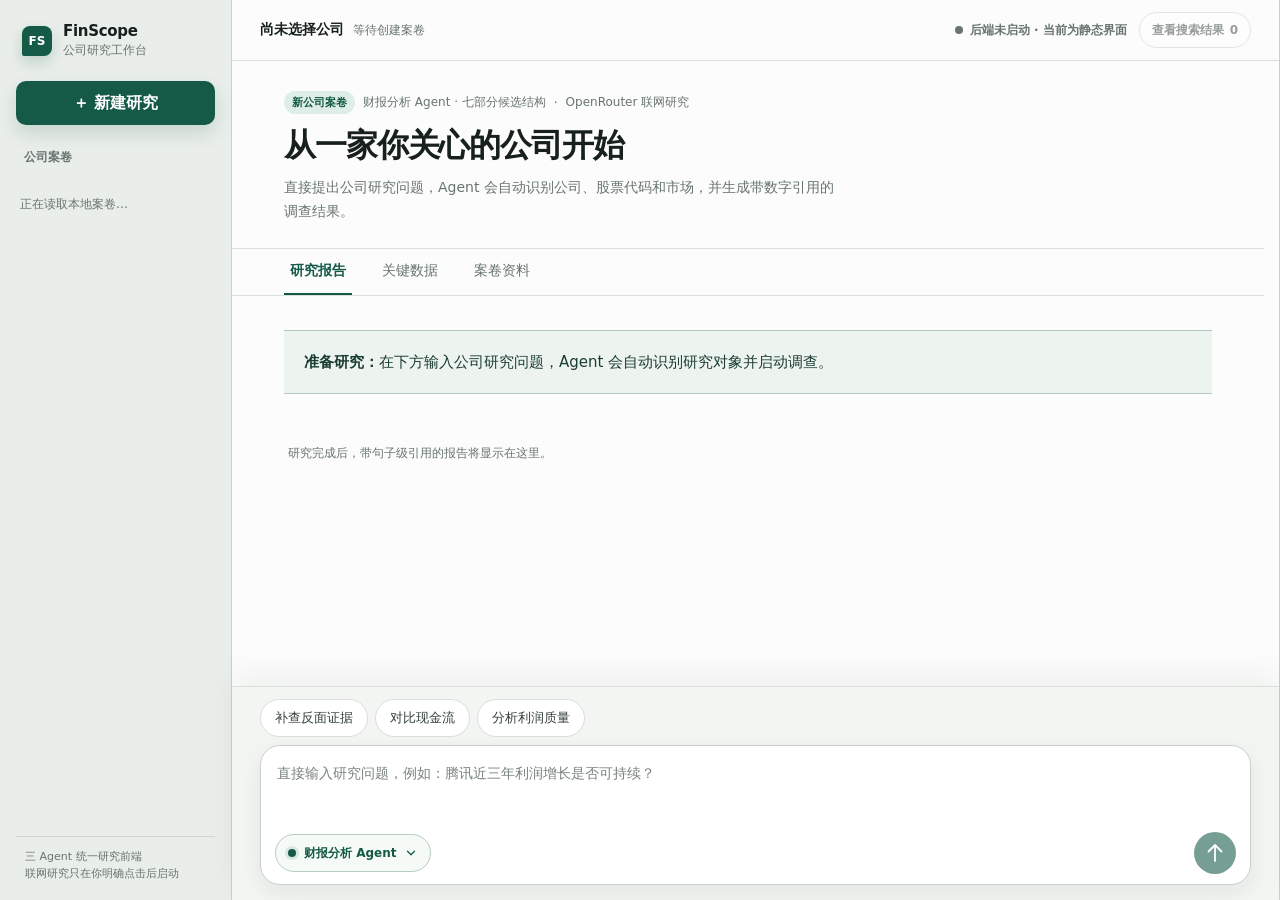
==== prototype-research-ui/index.html @ 1e1194bc "backup FinScope MVP" ====
<!doctype html>
<html lang="zh-CN">
<head>
  <meta charset="utf-8" />
  <meta name="viewport" content="width=device-width, initial-scale=1" />
  <title>FinScope · 案卷控制台</title>
  <meta http-equiv="refresh" content="0; url=./unified-agents.html" />
</head>
<body>
  <p>正在打开 <a href="./unified-agents.html">FinScope 案卷控制台</a>…</p>
</body>
</html>
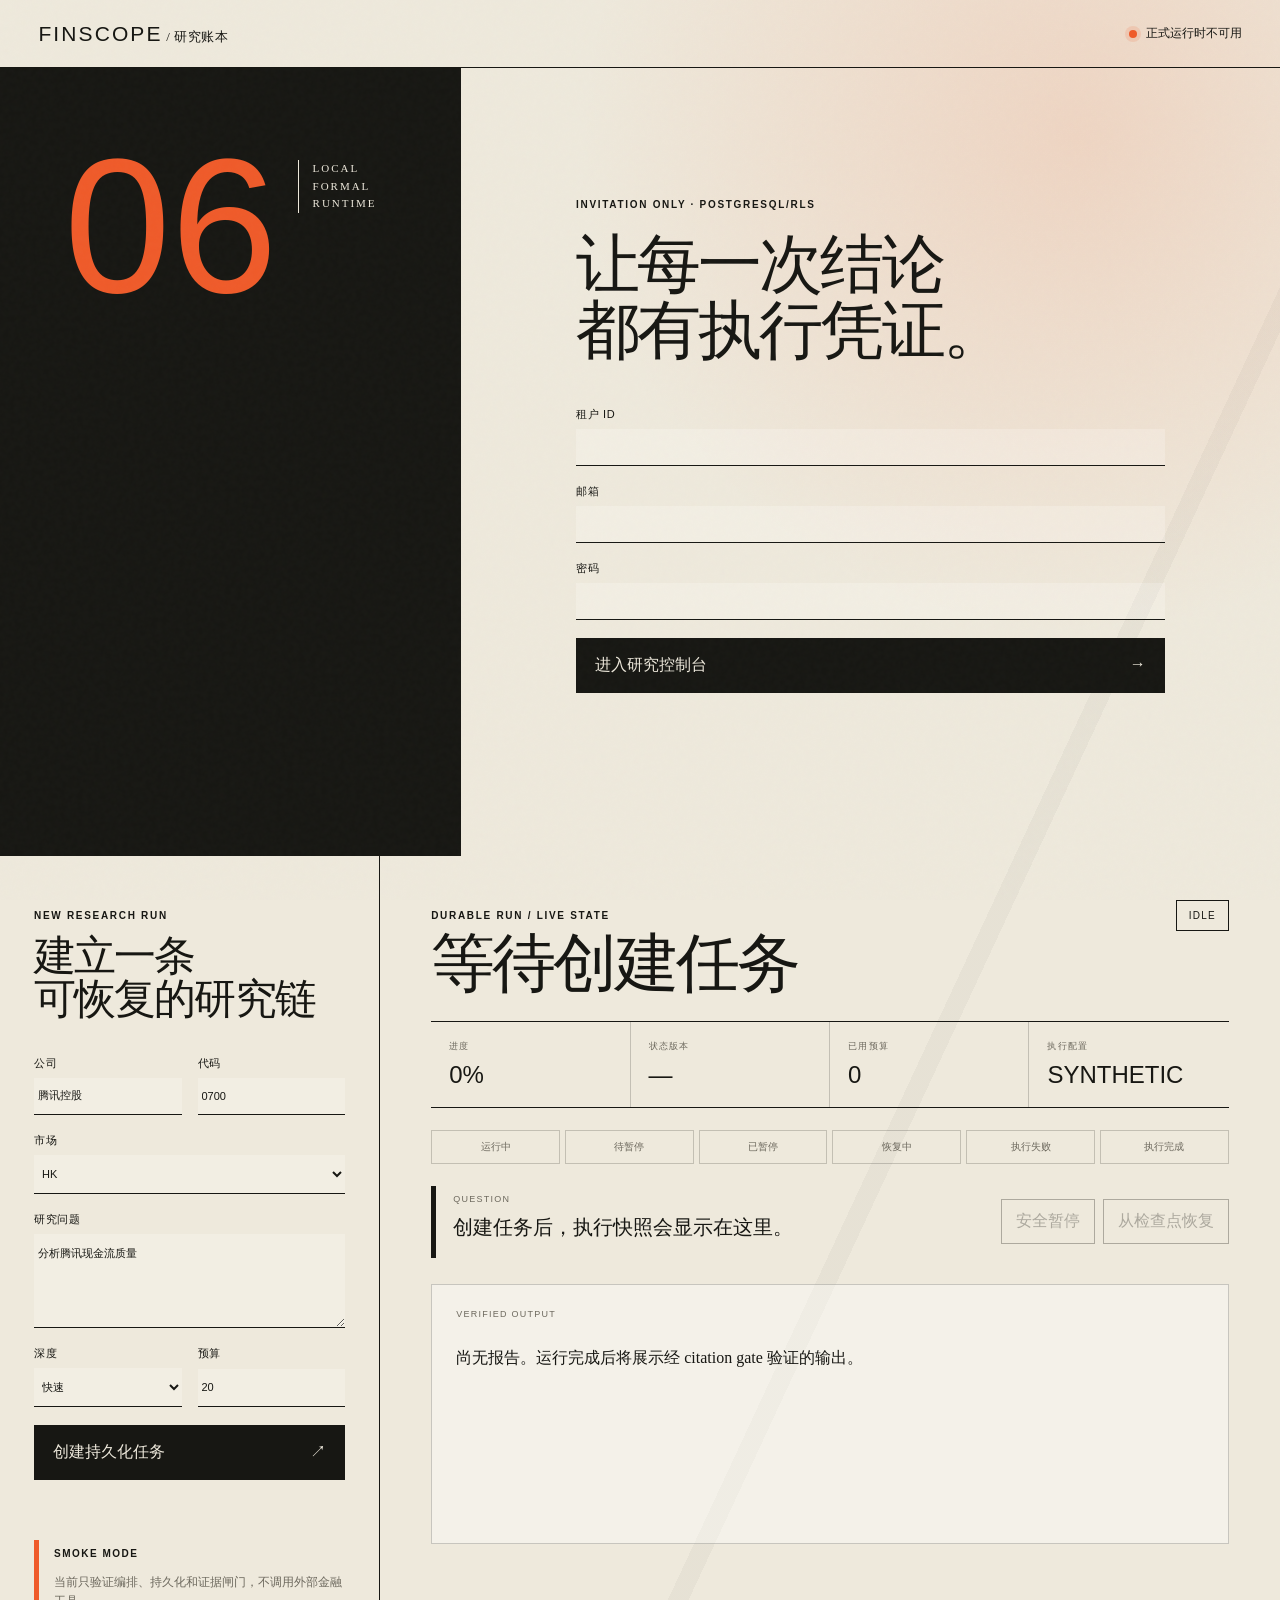
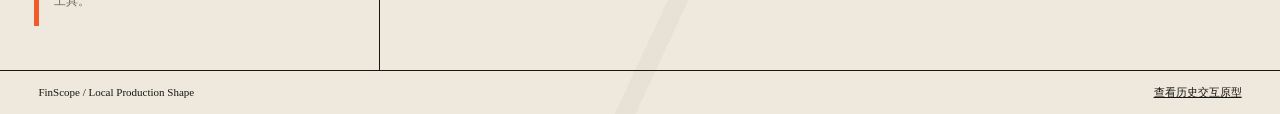
==== commit f68114c9: "feat: add production runtime and real RAG foundation" ====
--- a/prototype-research-ui/index.html
+++ b/prototype-research-ui/index.html
@@ -1,12 +1,10 @@
 <!doctype html>
 <html lang="zh-CN">
 <head>
-  <meta charset="utf-8" />
-  <meta name="viewport" content="width=device-width, initial-scale=1" />
-  <title>FinScope · 案卷控制台</title>
-  <meta http-equiv="refresh" content="0; url=./unified-agents.html" />
+  <meta charset="utf-8">
+  <meta name="viewport" content="width=device-width, initial-scale=1">
+  <title>FinScope</title>
+  <meta http-equiv="refresh" content="0; url=./formal-console.html">
 </head>
-<body>
-  <p>正在打开 <a href="./unified-agents.html">FinScope 案卷控制台</a>…</p>
-</body>
+<body><p>正在打开 <a href="./formal-console.html">FinScope 正式控制台</a>。</p></body>
 </html>
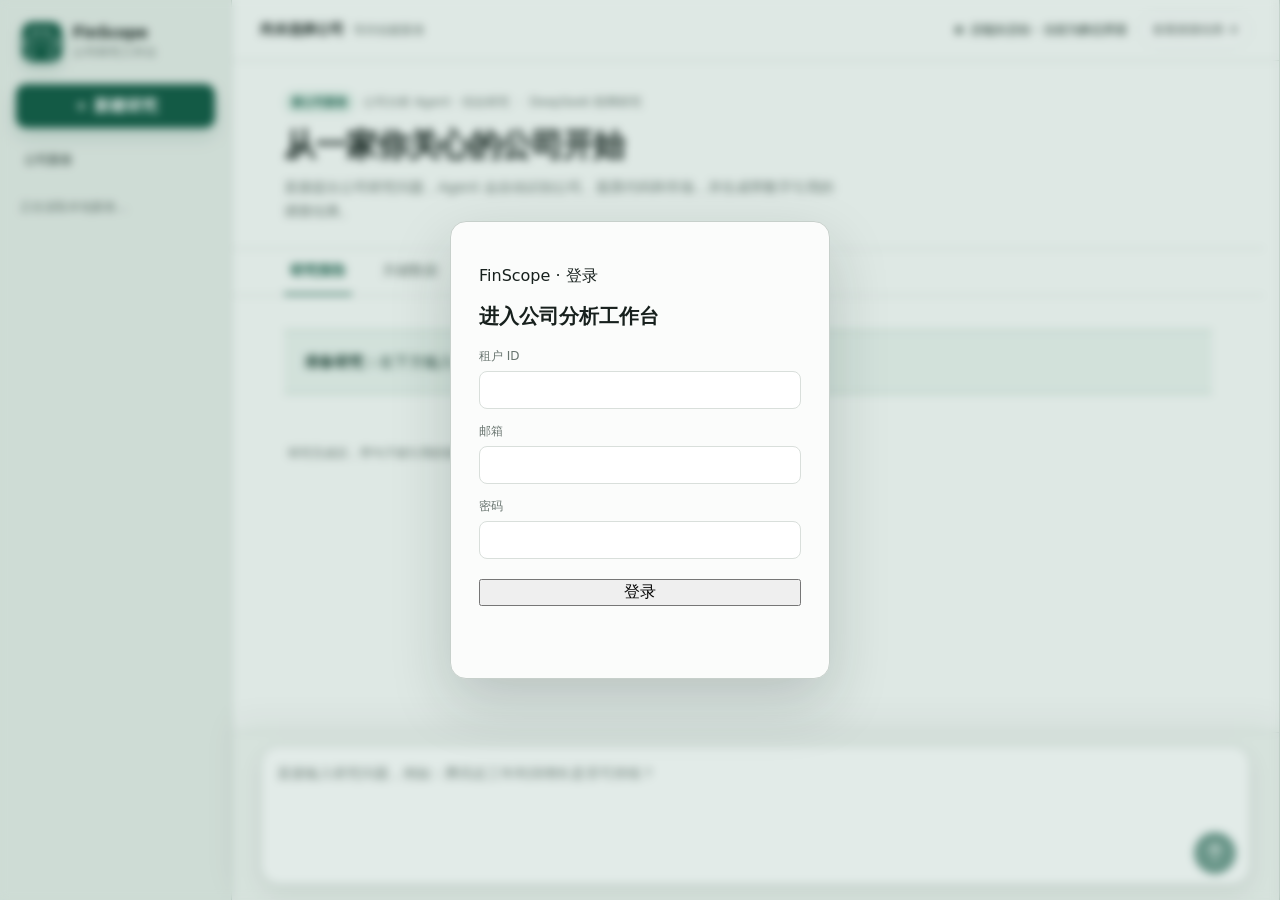
==== commit 646f2944: "feat(platform): unified-agents as single frontend wired to PostgreSQL backend Large consolidation co" ====
--- a/prototype-research-ui/index.html
+++ b/prototype-research-ui/index.html
@@ -4,7 +4,7 @@
   <meta charset="utf-8">
   <meta name="viewport" content="width=device-width, initial-scale=1">
   <title>FinScope</title>
-  <meta http-equiv="refresh" content="0; url=./formal-console.html">
+  <meta http-equiv="refresh" content="0; url=./unified-agents.html">
 </head>
-<body><p>正在打开 <a href="./formal-console.html">FinScope 正式控制台</a>。</p></body>
+<body><p>正在打开 <a href="./unified-agents.html">FinScope 案卷控制台</a>。</p></body>
 </html>
